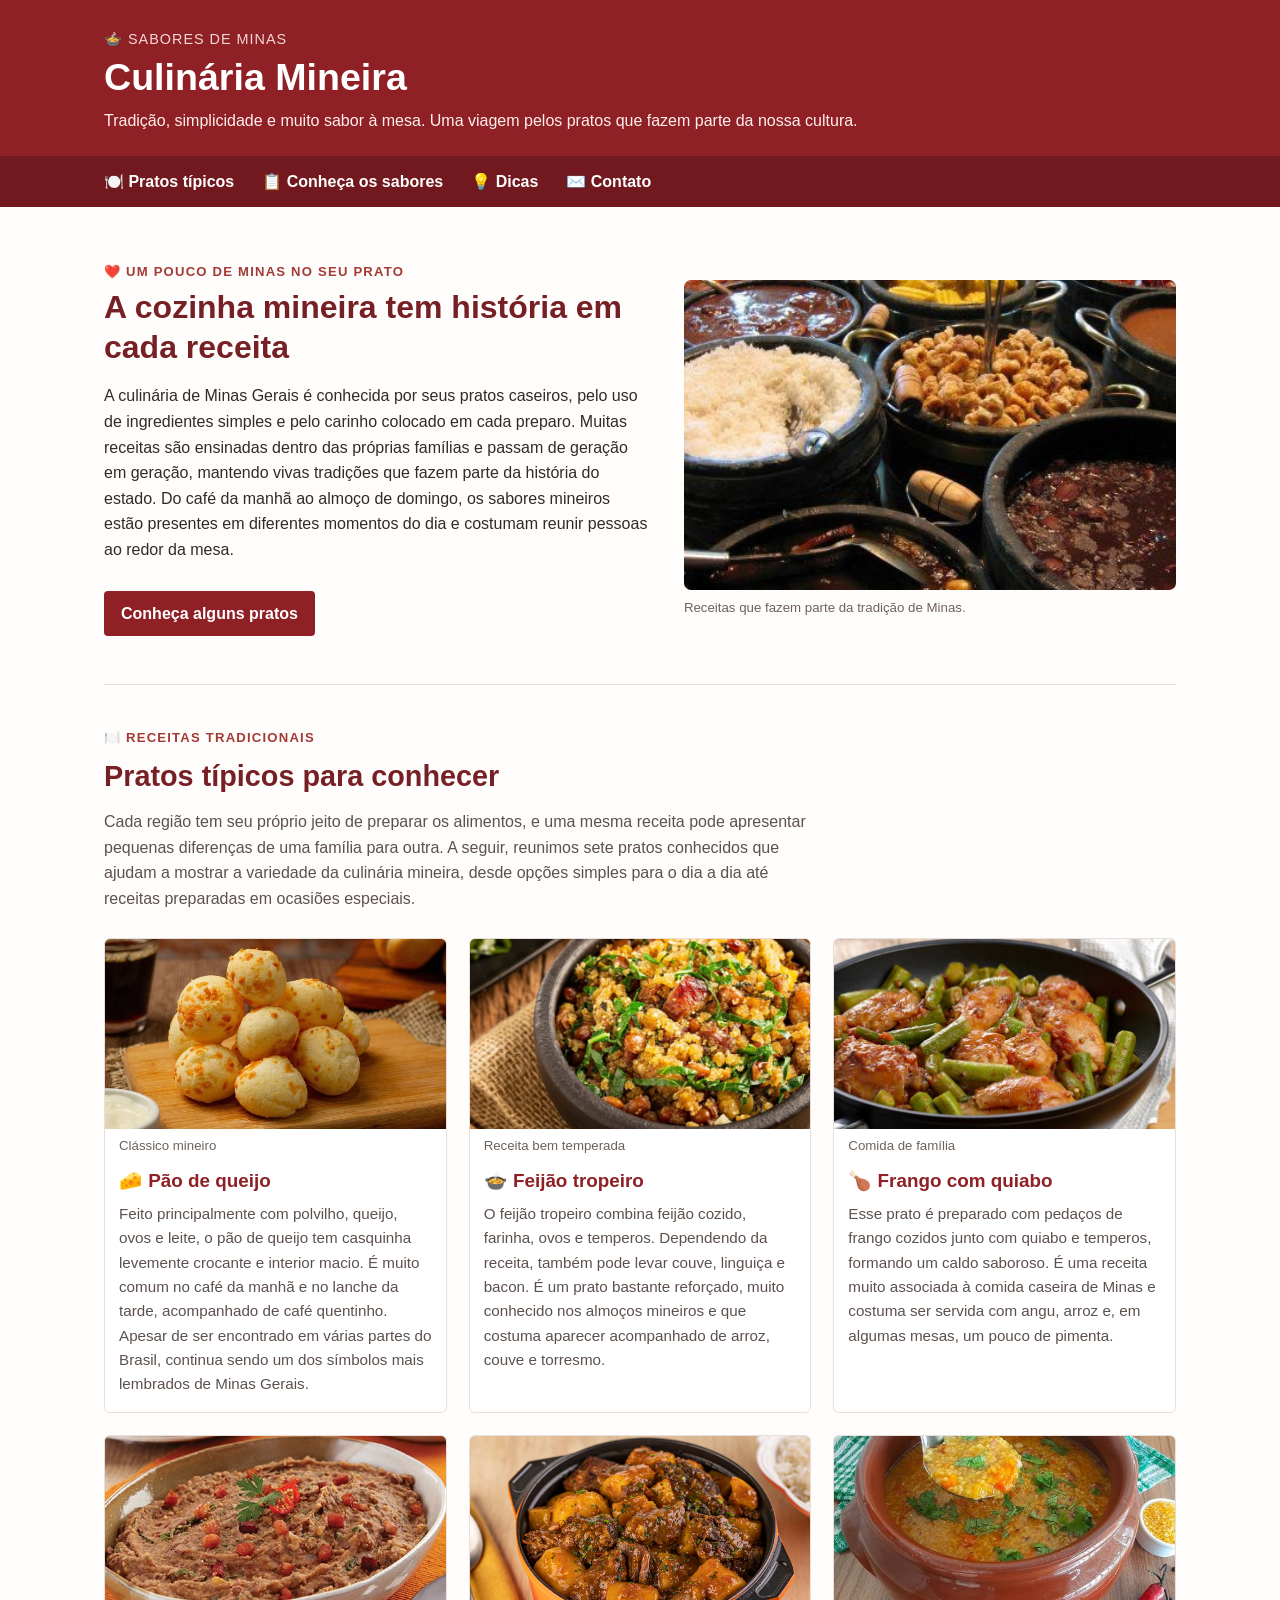
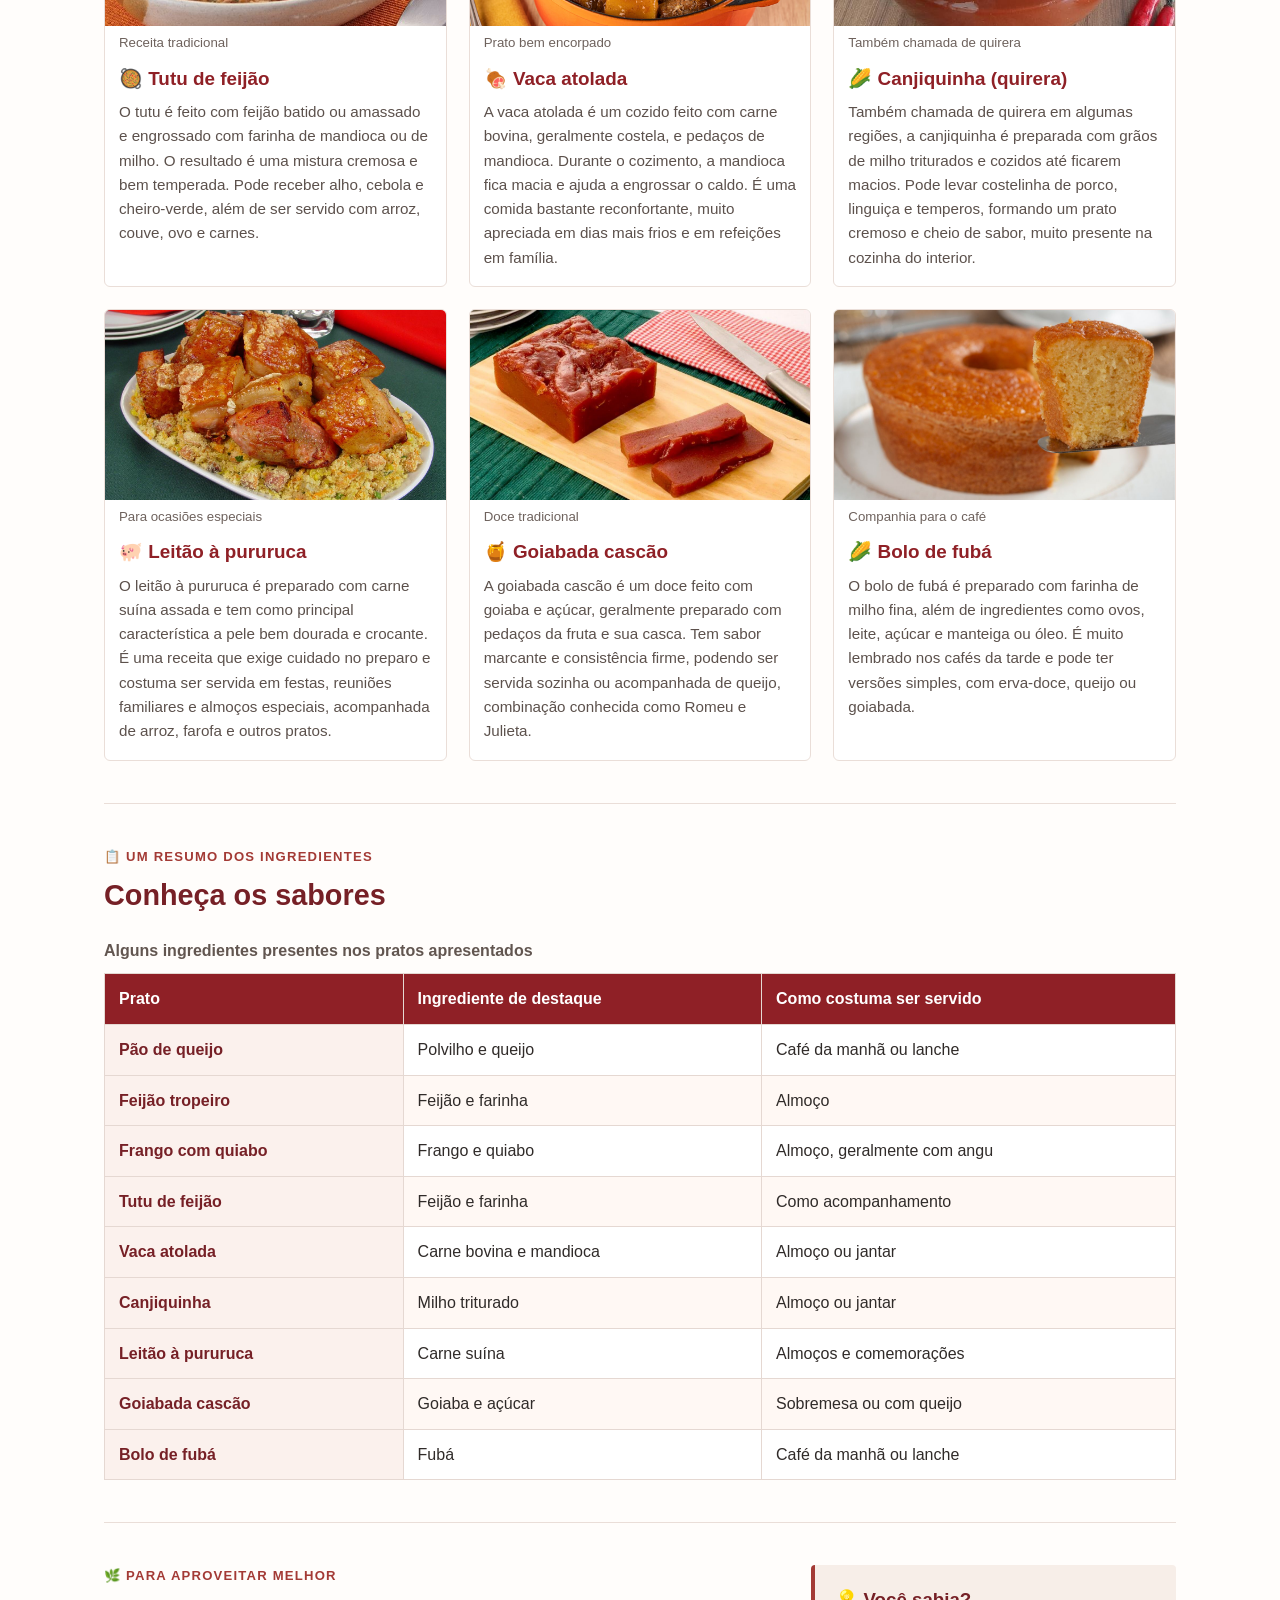
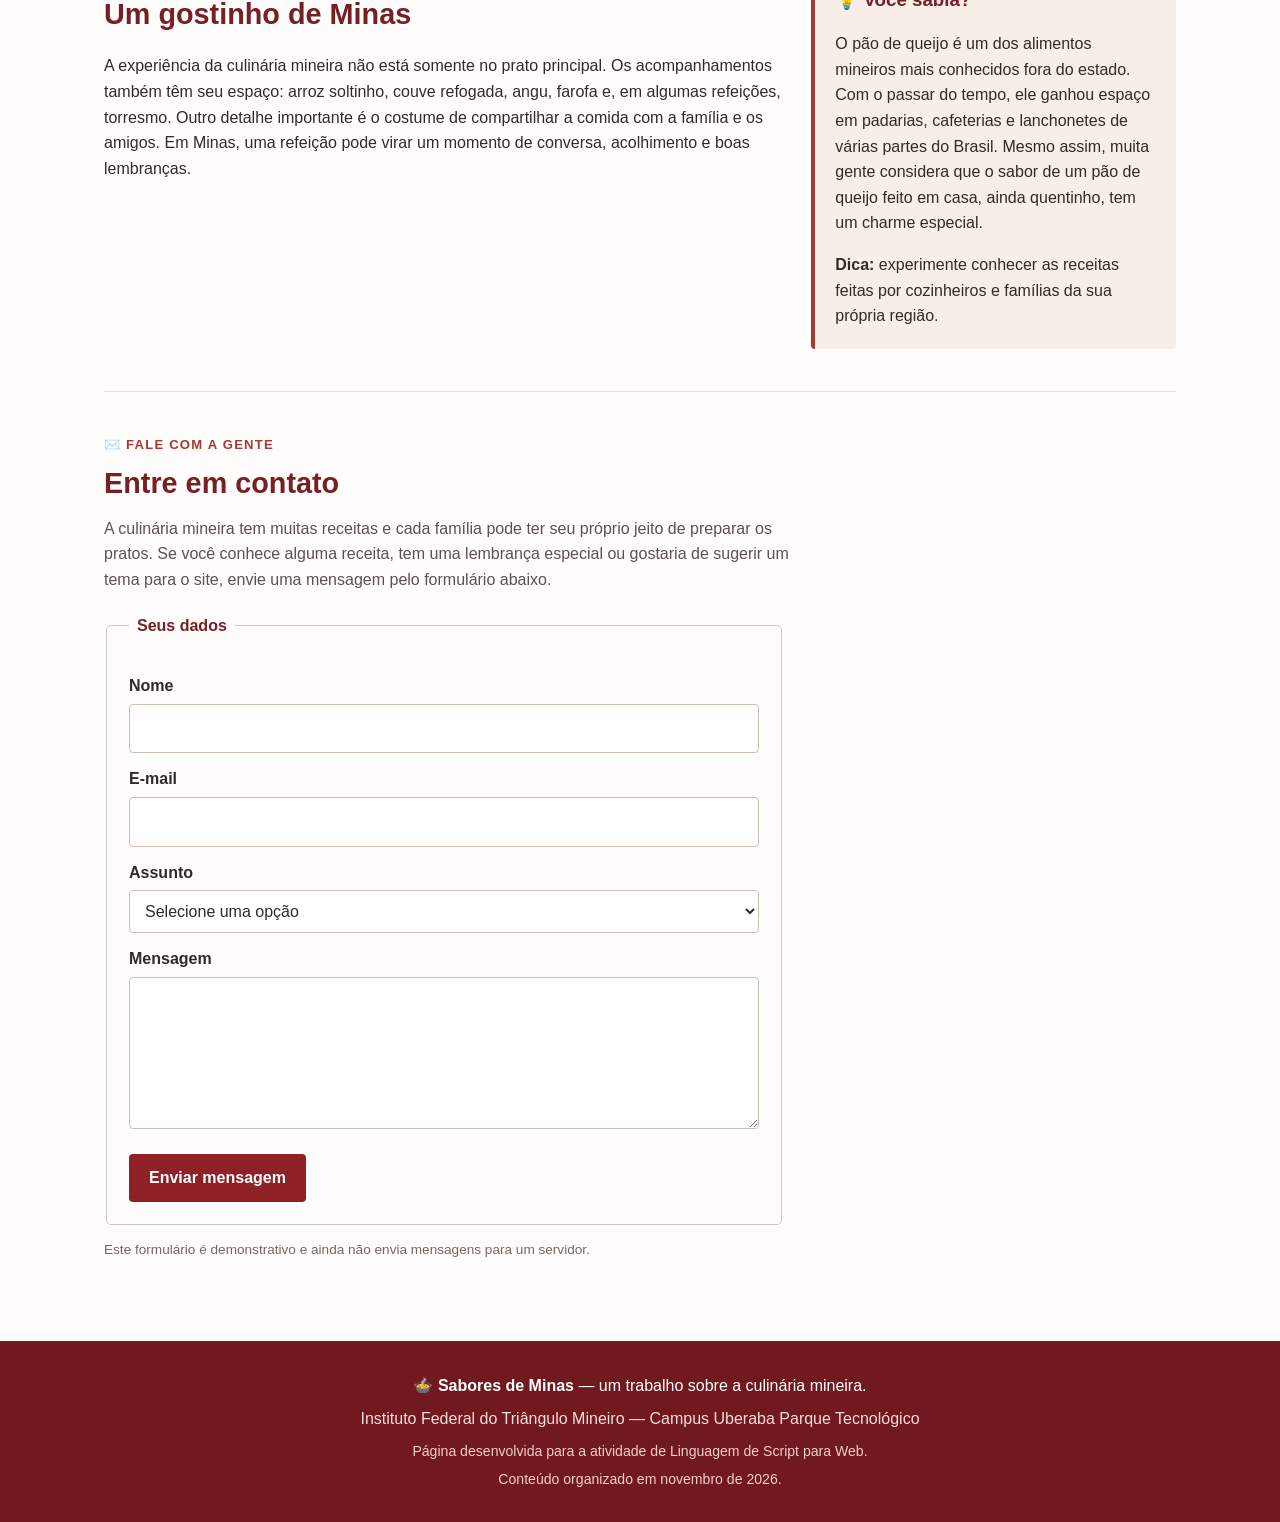
==== index.html @ efc37b05 "Add files via upload" ====
<!DOCTYPE html>
<html lang="pt-BR">
<head>
    <meta charset="UTF-8">
    <meta name="viewport" content="width=device-width, initial-scale=1.0">
    <meta name="description" content="Conheça pratos tradicionais da culinária mineira e um pouco da história dos sabores de Minas Gerais.">
    <title>Culinária Mineira | Sabores de Minas</title>
    <link rel="stylesheet" href="style.css">
</head>
<body>
    <a class="pular" href="#conteudo">Pular para o conteúdo</a>

    <header class="topo">
        <div class="topo-conteudo">
            <p class="marca">🍲 Sabores de Minas</p>
            <h1>Culinária Mineira</h1>
            <p class="subtitulo">Tradição, simplicidade e muito sabor à mesa. Uma viagem pelos pratos que fazem parte da nossa cultura.</p>
        </div>
        <nav aria-label="Navegação principal">
            <ul>
                <li><a href="#pratos">🍽️ Pratos típicos</a></li>
                <li><a href="#conheca">📋 Conheça os sabores</a></li>
                <li><a href="#dicas">💡 Dicas</a></li>
                <li><a href="#contato">✉️ Contato</a></li>
            </ul>
        </nav>
    </header>

    <main id="conteudo">
        <section class="apresentacao" aria-labelledby="titulo-apresentacao">
            <div>
                <p class="chamada">❤️ Um pouco de Minas no seu prato</p>
                <h2 id="titulo-apresentacao">A cozinha mineira tem história em cada receita</h2>
                <p>
                    A culinária de Minas Gerais é conhecida por seus pratos caseiros,
                    pelo uso de ingredientes simples e pelo carinho colocado em cada preparo.
                    Muitas receitas são ensinadas dentro das próprias famílias e passam de
                    geração em geração, mantendo vivas tradições que fazem parte da história
                    do estado. Do café da manhã ao almoço de domingo, os sabores mineiros
                    estão presentes em diferentes momentos do dia e costumam reunir pessoas
                    ao redor da mesa.
                </p>
                <a class="link-destaque" href="#pratos">Conheça alguns pratos</a>
            </div>
            <figure class="foto-abertura">
                <img src="imagens/mesa-mineira.jpg"
                     alt="Mesa com diferentes pratos tradicionais da culinária mineira"
                     width="600" height="420">
                <figcaption>Receitas que fazem parte da tradição de Minas.</figcaption>
            </figure>
        </section>

        <section id="pratos" class="secao" aria-labelledby="titulo-pratos">
            <p class="chamada">🍽️ Receitas tradicionais</p>
            <h2 id="titulo-pratos">Pratos típicos para conhecer</h2>
            <p class="introducao">
                Cada região tem seu próprio jeito de preparar os alimentos, e uma mesma receita pode apresentar pequenas diferenças de uma família para outra. A seguir, reunimos sete pratos conhecidos que ajudam a mostrar a variedade da culinária mineira, desde opções simples para o dia a dia até receitas preparadas em ocasiões especiais.
            </p>

            <div class="grade-pratos">
                <article class="prato">
                    <figure>
                        <img src="imagens/pao-de-queijo.jpg"
                             alt="Pães de queijo dourados servidos em um prato"
                             width="400" height="280">
                        <figcaption>Clássico mineiro</figcaption>
                    </figure>
                    <div class="texto-prato">
                        <h3>🧀 Pão de queijo</h3>
                        <p>Feito principalmente com polvilho, queijo, ovos e leite, o pão de queijo tem casquinha levemente crocante e interior macio. É muito comum no café da manhã e no lanche da tarde, acompanhado de café quentinho. Apesar de ser encontrado em várias partes do Brasil, continua sendo um dos símbolos mais lembrados de Minas Gerais.</p>
                    </div>
                </article>

                <article class="prato">
                    <figure>
                        <img src="imagens/feijao-tropeiro.jpg"
                             alt="Porção de feijão tropeiro com farinha, ovos e couve"
                             width="400" height="280">
                        <figcaption>Receita bem temperada</figcaption>
                    </figure>
                    <div class="texto-prato">
                        <h3>🍲 Feijão tropeiro</h3>
                        <p>O feijão tropeiro combina feijão cozido, farinha, ovos e temperos. Dependendo da receita, também pode levar couve, linguiça e bacon. É um prato bastante reforçado, muito conhecido nos almoços mineiros e que costuma aparecer acompanhado de arroz, couve e torresmo.</p>
                    </div>
                </article>

                <article class="prato">
                    <figure>
                        <img src="imagens/frango-com-quiabo.jpg"
                             alt="Frango ensopado com quiabo servido em uma travessa"
                             width="400" height="280">
                        <figcaption>Comida de família</figcaption>
                    </figure>
                    <div class="texto-prato">
                        <h3>🍗 Frango com quiabo</h3>
                        <p>Esse prato é preparado com pedaços de frango cozidos junto com quiabo e temperos, formando um caldo saboroso. É uma receita muito associada à comida caseira de Minas e costuma ser servida com angu, arroz e, em algumas mesas, um pouco de pimenta.</p>
                    </div>
                </article>

                <article class="prato">
                    <figure>
                        <img src="imagens/tutu-de-feijao.jpg"
                             alt="Tutu de feijão cremoso acompanhado de couve e ovo"
                             width="400" height="280">
                        <figcaption>Receita tradicional</figcaption>
                    </figure>
                    <div class="texto-prato">
                        <h3>🥘 Tutu de feijão</h3>
                        <p>O tutu é feito com feijão batido ou amassado e engrossado com farinha de mandioca ou de milho. O resultado é uma mistura cremosa e bem temperada. Pode receber alho, cebola e cheiro-verde, além de ser servido com arroz, couve, ovo e carnes.</p>
                    </div>
                </article>

                <article class="prato">
                    <figure>
                        <img src="imagens/vaca-atolada.jpg"
                             alt="Vaca atolada com pedaços de mandioca e carne bovina"
                             width="400" height="280">
                        <figcaption>Prato bem encorpado</figcaption>
                    </figure>
                    <div class="texto-prato">
                        <h3>🍖 Vaca atolada</h3>
                        <p>A vaca atolada é um cozido feito com carne bovina, geralmente costela, e pedaços de mandioca. Durante o cozimento, a mandioca fica macia e ajuda a engrossar o caldo. É uma comida bastante reconfortante, muito apreciada em dias mais frios e em refeições em família.</p>
                    </div>
                </article>

                <article class="prato">
                    <figure>
                        <img src="imagens/canjiquinha-quirera.jpg"
                             alt="Canjiquinha de milho cozida com temperos e pedaços de carne"
                             width="400" height="280">
                        <figcaption>Também chamada de quirera</figcaption>
                    </figure>
                    <div class="texto-prato">
                        <h3>🌽 Canjiquinha (quirera)</h3>
                        <p>Também chamada de quirera em algumas regiões, a canjiquinha é preparada com grãos de milho triturados e cozidos até ficarem macios. Pode levar costelinha de porco, linguiça e temperos, formando um prato cremoso e cheio de sabor, muito presente na cozinha do interior.</p>
                    </div>
                </article>

                <article class="prato">
                    <figure>
                        <img src="imagens/leitao-a-pururuca.jpg"
                             alt="Leitão assado com pele dourada e crocante à pururuca"
                             width="400" height="280">
                        <figcaption>Para ocasiões especiais</figcaption>
                    </figure>
                    <div class="texto-prato">
                        <h3>🐖 Leitão à pururuca</h3>
                        <p>O leitão à pururuca é preparado com carne suína assada e tem como principal característica a pele bem dourada e crocante. É uma receita que exige cuidado no preparo e costuma ser servida em festas, reuniões familiares e almoços especiais, acompanhada de arroz, farofa e outros pratos.</p>
                    </div>
                </article>

                <article class="prato">
                    <figure>
                        <img src="imagens/goiabada-cascao.jpg"
                            alt="Pedaços de goiabada cascão servidos em um prato"
                            width="400" height="280">
                        <figcaption>Doce tradicional</figcaption>
                    </figure>
                    <div class="texto-prato">
                        <h3>🍯 Goiabada cascão</h3>
                        <p>A goiabada cascão é um doce feito com goiaba e açúcar, geralmente preparado com pedaços da fruta e sua casca. Tem sabor marcante e consistência firme, podendo ser servida sozinha ou acompanhada de queijo, combinação conhecida como Romeu e Julieta.</p>
                    </div>
                </article>

                <article class="prato">
                    <figure>
                        <img src="imagens/bolo-de-fuba.jpg"
                            alt="Bolo de fubá caseiro cortado em fatias sobre uma mesa"
                            width="400" height="280">
                        <figcaption>Companhia para o café</figcaption>
                    </figure>
                    <div class="texto-prato">
                        <h3>🌽 Bolo de fubá</h3>
                        <p>O bolo de fubá é preparado com farinha de milho fina, além de ingredientes como ovos, leite, açúcar e manteiga ou óleo. É muito lembrado nos cafés da tarde e pode ter versões simples, com erva-doce, queijo ou goiabada.</p>
                    </div>
                </article>
            </div>
        </section>

        <section id="conheca" class="secao" aria-labelledby="titulo-tabela">
            <p class="chamada">📋 Um resumo dos ingredientes</p>
            <h2 id="titulo-tabela">Conheça os sabores</h2>
            <div class="tabela-rolagem">
                <table>
                    <caption>Alguns ingredientes presentes nos pratos apresentados</caption>
                    <thead>
                        <tr>
                            <th scope="col">Prato</th>
                            <th scope="col">Ingrediente de destaque</th>
                            <th scope="col">Como costuma ser servido</th>
                        </tr>
                    </thead>
                    <tbody>
                        <tr>
                            <th scope="row">Pão de queijo</th>
                            <td>Polvilho e queijo</td>
                            <td>Café da manhã ou lanche</td>
                        </tr>
                        <tr>
                            <th scope="row">Feijão tropeiro</th>
                            <td>Feijão e farinha</td>
                            <td>Almoço</td>
                        </tr>
                        <tr>
                            <th scope="row">Frango com quiabo</th>
                            <td>Frango e quiabo</td>
                            <td>Almoço, geralmente com angu</td>
                        </tr>
                        <tr>
                            <th scope="row">Tutu de feijão</th>
                            <td>Feijão e farinha</td>
                            <td>Como acompanhamento</td>
                        </tr>
                        <tr>
                            <th scope="row">Vaca atolada</th>
                            <td>Carne bovina e mandioca</td>
                            <td>Almoço ou jantar</td>
                        </tr>
                        <tr>
                            <th scope="row">Canjiquinha</th>
                            <td>Milho triturado</td>
                            <td>Almoço ou jantar</td>
                        </tr>
                        <tr>
                            <th scope="row">Leitão à pururuca</th>
                            <td>Carne suína</td>
                            <td>Almoços e comemorações</td>
                        </tr>
                        <tr>
                            <th scope="row">Goiabada cascão</th>
                            <td>Goiaba e açúcar</td>
                            <td>Sobremesa ou com queijo</td>
                        </tr>
                        <tr>
                            <th scope="row">Bolo de fubá</th>
                            <td>Fubá</td>
                            <td>Café da manhã ou lanche</td>
                        </tr>
                    </tbody>
                </table>
            </div>
        </section>

        <section id="dicas" class="secao dicas" aria-labelledby="titulo-dicas">
            <div>
                <p class="chamada">🌿 Para aproveitar melhor</p>
                <h2 id="titulo-dicas">Um gostinho de Minas</h2>
                <p>
                    A experiência da culinária mineira não está somente no prato principal.
                    Os acompanhamentos também têm seu espaço: arroz soltinho, couve refogada,
                    angu, farofa e, em algumas refeições, torresmo. Outro detalhe importante
                    é o costume de compartilhar a comida com a família e os amigos. Em Minas,
                    uma refeição pode virar um momento de conversa, acolhimento e boas lembranças.
                </p>
            </div>
            <aside aria-labelledby="titulo-curiosidade">
                <h3 id="titulo-curiosidade">💡 Você sabia?</h3>
                <p>
                    O pão de queijo é um dos alimentos mineiros mais conhecidos
                    fora do estado. Com o passar do tempo, ele ganhou espaço em
                    padarias, cafeterias e lanchonetes de várias partes do Brasil.
                    Mesmo assim, muita gente considera que o sabor de um pão de queijo
                    feito em casa, ainda quentinho, tem um charme especial.
                </p>
                <p><strong>Dica:</strong> experimente conhecer as receitas feitas
                por cozinheiros e famílias da sua própria região.</p>
            </aside>
        </section>

        <section id="contato" class="secao" aria-labelledby="titulo-contato">
            <p class="chamada">✉️ Fale com a gente</p>
            <h2 id="titulo-contato">Entre em contato</h2>
            <p class="introducao">A culinária mineira tem muitas receitas e cada família pode ter seu próprio jeito de preparar os pratos. Se você conhece alguma receita, tem uma lembrança especial ou gostaria de sugerir um tema para o site, envie uma mensagem pelo formulário abaixo.</p>

            <form action="#" method="post">
                <fieldset>
                    <legend>Seus dados</legend>

                    <label for="nome">Nome</label>
                    <input type="text" id="nome" name="nome" autocomplete="name" required>

                    <label for="email">E-mail</label>
                    <input type="email" id="email" name="email" autocomplete="email" required>

                    <label for="assunto">Assunto</label>
                    <select id="assunto" name="assunto">
                        <option value="">Selecione uma opção</option>
                        <option value="sugestao">Sugestão de receita</option>
                        <option value="duvida">Dúvida</option>
                        <option value="outro">Outro assunto</option>
                    </select>

                    <label for="mensagem">Mensagem</label>
                    <textarea id="mensagem" name="mensagem" rows="5" required></textarea>

                    <button type="submit">Enviar mensagem</button>
                </fieldset>
            </form>
            <p class="aviso-formulario">Este formulário é demonstrativo e ainda não envia mensagens para um servidor.</p>
        </section>
    </main>

    <footer class="rodape">
        <p><strong>🍲 Sabores de Minas</strong> — um trabalho sobre a culinária mineira.</p>
        <address>
            Instituto Federal do Triângulo Mineiro — Campus Uberaba Parque Tecnológico
        </address>
        <p class="creditos">Página desenvolvida para a atividade de Linguagem de Script para Web.</p>
        <p class="data-atualizacao">Conteúdo organizado em <time datetime="2026-11-16">novembro de 2026</time>.</p>
    </footer>
</body>
</html>
---- style.css ----
/* Geraaais */
* {
    box-sizing: border-box;
}

html {
    scroll-behavior: smooth;
}

body {
    margin: 0;
    font-family: Arial, Helvetica, sans-serif;
    color: #302b29;
    background-color: #fffdfb;
    line-height: 1.6;
}

img {
    max-width: 100%;
    height: auto;
    display: block;
}

a {
    color: #8f2026;
}

a:focus-visible,
button:focus-visible,
input:focus-visible,
select:focus-visible,
textarea:focus-visible {
    outline: 3px solid #d99a43;
    outline-offset: 3px;
}

.pular {
    position: absolute;
    left: -9999px;
    top: 10px;
    background: #fff;
    color: #8f2026;
    padding: 10px 14px;
    z-index: 10;
}

.pular:focus {
    left: 10px;
}

/* Para a navegação hehe */
.topo {
    background: #8f2026;
    color: #fff;
}

.topo-conteudo {
    max-width: 1120px;
    margin: 0 auto;
    padding: 28px 24px 22px;
}

.marca {
    margin: 0 0 4px;
    color: #f3d8d4;
    font-size: 0.9rem;
    letter-spacing: 1px;
    text-transform: uppercase;
}

h1 {
    margin: 0;
    font-size: 2.35rem;
    line-height: 1.2;
}

.subtitulo {
    margin: 8px 0 0;
    color: #fff0ed;
}

nav {
    background: #71191e;
}

nav ul {
    max-width: 1120px;
    margin: 0 auto;
    padding: 0 24px;
    list-style: none;
    display: flex;
    flex-wrap: wrap;
    gap: 8px 28px;
}

nav a {
    display: block;
    padding: 13px 0;
    color: #fff;
    text-decoration: none;
    font-weight: bold;
}

nav a:hover {
    color: #f4d7a7;
    text-decoration: underline;
}

/* Conteudos do sitee */
main {
    max-width: 1120px;
    margin: 0 auto;
    padding: 0 24px;
}

.apresentacao {
    display: grid;
    grid-template-columns: 1.05fr 0.95fr;
    gap: 36px;
    align-items: center;
    padding: 54px 0 48px;
}

.apresentacao h2 {
    margin: 5px 0 14px;
    color: #762026;
    font-size: 2rem;
    line-height: 1.25;
}

.apresentacao p {
    max-width: 570px;
}

.chamada {
    margin: 0;
    color: #a33a35;
    font-size: 0.82rem;
    font-weight: bold;
    letter-spacing: 1.2px;
    text-transform: uppercase;
}

.link-destaque {
    display: inline-block;
    margin-top: 12px;
    padding: 10px 17px;
    background: #8f2026;
    color: #fff;
    border-radius: 4px;
    text-decoration: none;
    font-weight: bold;
}

.link-destaque:hover {
    background: #71191e;
}

figure {
    margin: 0;
}

.foto-abertura img {
    width: 100%;
    height: 310px;
    object-fit: cover;
    border-radius: 7px;
}

figcaption {
    padding-top: 7px;
    color: #6e625d;
    font-size: 0.83rem;
}

.secao {
    padding: 42px 0;
    border-top: 1px solid #eaded8;
}

.secao h2 {
    margin: 5px 0 10px;
    color: #762026;
    font-size: 1.8rem;
}

.introducao {
    max-width: 720px;
    margin-top: 0;
    color: #5c514c;
}

/* Cards dos pratos */
.grade-pratos {
    display: grid;
    grid-template-columns: repeat(3, 1fr);
    gap: 22px;
    margin-top: 26px;
}

.prato {
    overflow: hidden;
    background: #fff;
    border: 1px solid #eaded8;
    border-radius: 6px;
}

.prato img {
    width: 100%;
    height: 190px;
    object-fit: cover;
}

.prato figcaption {
    padding: 6px 14px 0;
}

.texto-prato {
    padding: 8px 14px 16px;
}

.texto-prato h3 {
    margin: 2px 0 6px;
    color: #8f2026;
    font-size: 1.18rem;
}

.texto-prato p {
    margin: 0;
    color: #5c514c;
    font-size: 0.95rem;
}

/* Tabela de baixoo */
.tabela-rolagem {
    overflow-x: auto;
    margin-top: 20px;
}

table {
    width: 100%;
    border-collapse: collapse;
    background: #fff;
    text-align: left;
}

caption {
    padding: 0 0 10px;
    text-align: left;
    color: #625650;
    font-weight: bold;
}

th,
td {
    padding: 12px 14px;
    border: 1px solid #e5d8d2;
}

thead {
    background: #8f2026;
    color: #fff;
}

tbody th {
    color: #762026;
    background: #fbf1ed;
}

tbody tr:nth-child(even) td {
    background: #fff8f4;
}

/* Dicas e conteudo relacionado */
.dicas {
    display: grid;
    grid-template-columns: 1.3fr 0.7fr;
    gap: 30px;
    align-items: start;
}

.dicas aside {
    padding: 20px;
    background: #f7eee8;
    border-left: 4px solid #a33a35;
    border-radius: 4px;
}

.dicas aside h3 {
    margin: 0 0 8px;
    color: #762026;
}

.dicas aside p:last-child {
    margin-bottom: 0;
}

/* Formulaaario */
form {
    max-width: 680px;
    margin-top: 20px;
}

fieldset {
    padding: 22px;
    border: 1px solid #d9c7bf;
    border-radius: 5px;
}

legend {
    padding: 0 8px;
    color: #762026;
    font-weight: bold;
}

label {
    display: block;
    margin: 13px 0 5px;
    font-weight: bold;
}

input,
select,
textarea {
    width: 100%;
    padding: 11px;
    border: 1px solid #cdbdb5;
    border-radius: 4px;
    background: #fff;
    color: #302b29;
    font: inherit;
}

textarea {
    resize: vertical;
}

button {
    margin-top: 18px;
    padding: 11px 20px;
    border: 0;
    border-radius: 4px;
    background: #8f2026;
    color: #fff;
    font: inherit;
    font-weight: bold;
    cursor: pointer;
}

button:hover {
    background: #71191e;
}

.aviso-formulario {
    color: #746761;
    font-size: 0.85rem;
}

/* Rodape simples hehe */
.rodape {
    margin-top: 25px;
    padding: 27px 24px;
    background: #71191e;
    color: #fff;
    text-align: center;
}

.rodape p {
    margin: 5px 0;
}

.rodape address {
    margin: 8px 0;
    font-style: normal;
    color: #f5dfdc;
}

.creditos,
.data-atualizacao {
    color: #f1cfca;
    font-size: 0.88rem;
}

/* Ajustes para as telas menores, pedi auxilio ao chaat */
@media (max-width: 760px) {
    .apresentacao,
    .dicas {
        grid-template-columns: 1fr;
    }

    .apresentacao {
        padding-top: 36px;
    }

    .apresentacao h2 {
        font-size: 1.7rem;
    }

    .grade-pratos {
        grid-template-columns: repeat(2, 1fr);
    }

    .foto-abertura img {
        height: 260px;
    }
}

@media (max-width: 520px) {
    .topo-conteudo {
        padding: 23px 18px 18px;
    }

    h1 {
        font-size: 1.9rem;
    }

    nav ul {
        padding: 0 18px;
        gap: 0 18px;
    }

    main {
        padding: 0 18px;
    }

    .grade-pratos {
        grid-template-columns: 1fr;
    }

    .prato img {
        height: 220px;
    }

    .secao {
        padding: 32px 0;
    }

    fieldset {
        padding: 16px;
    }
}
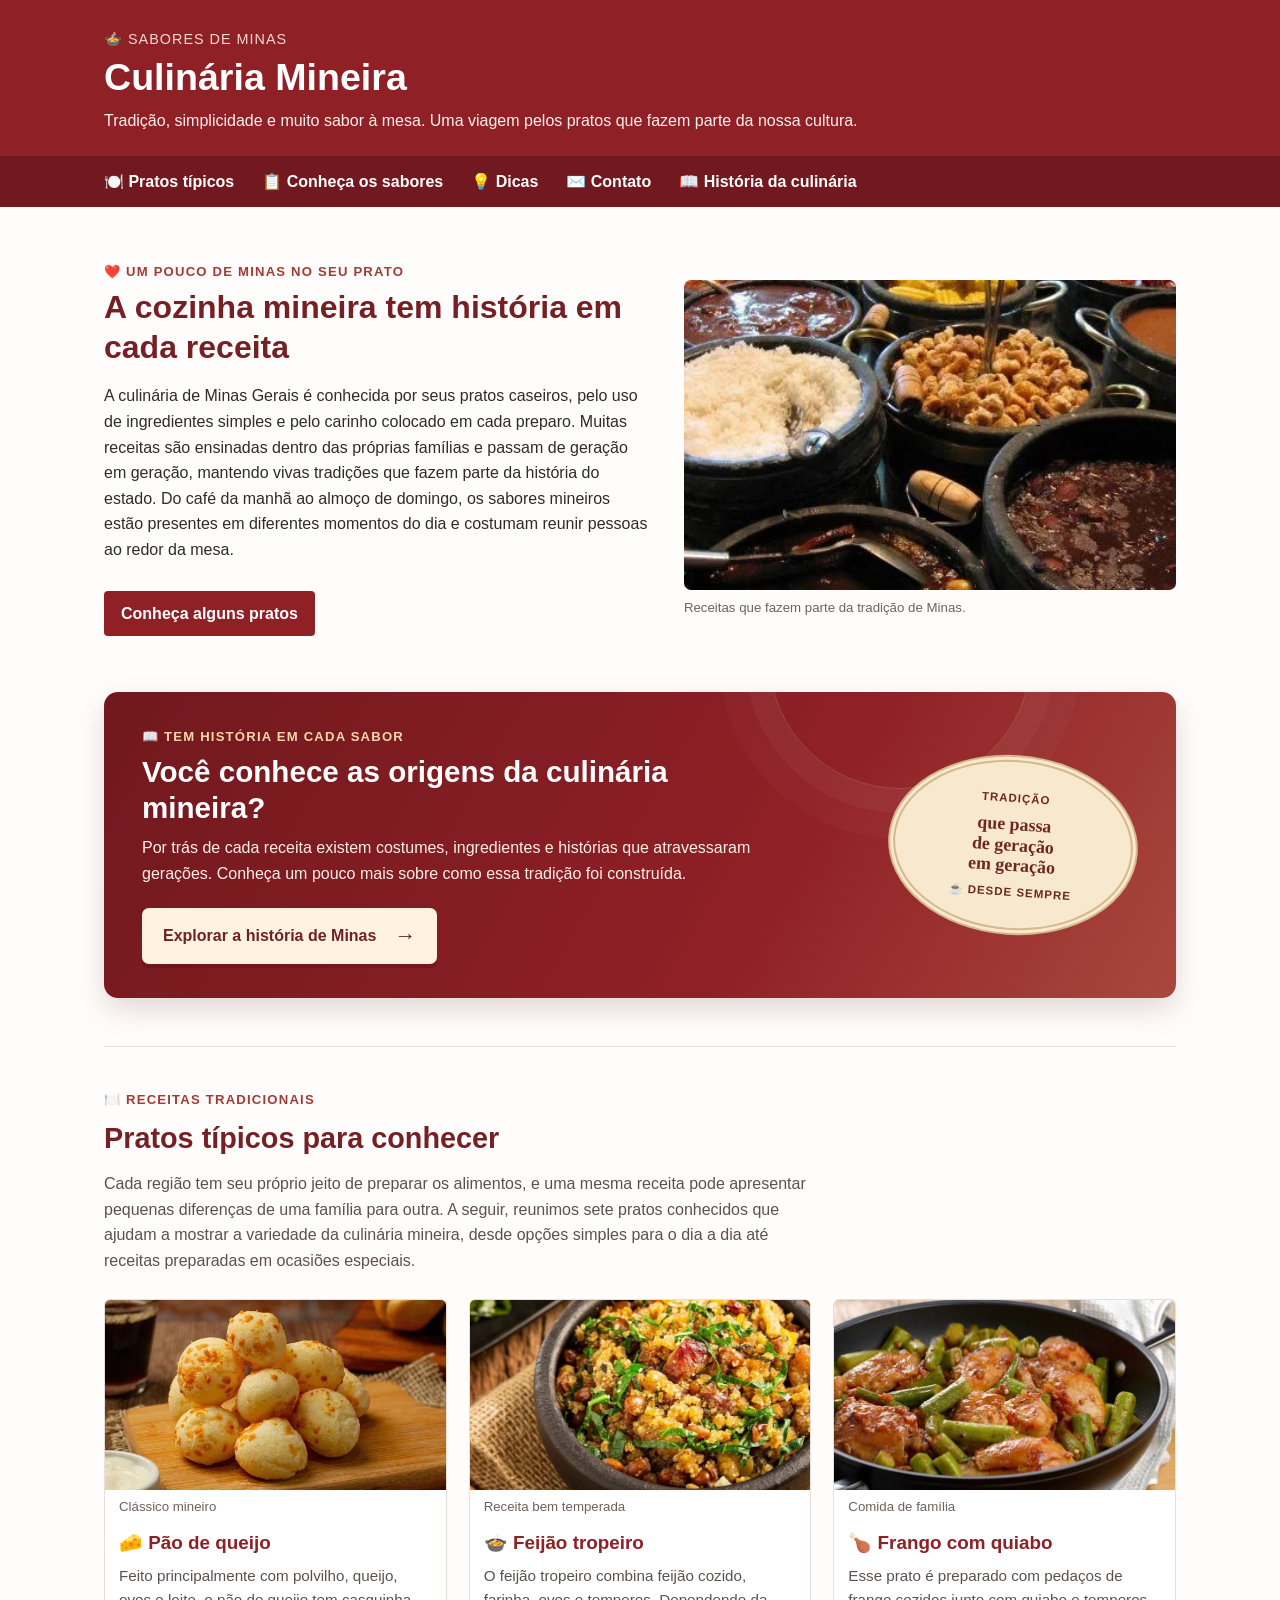
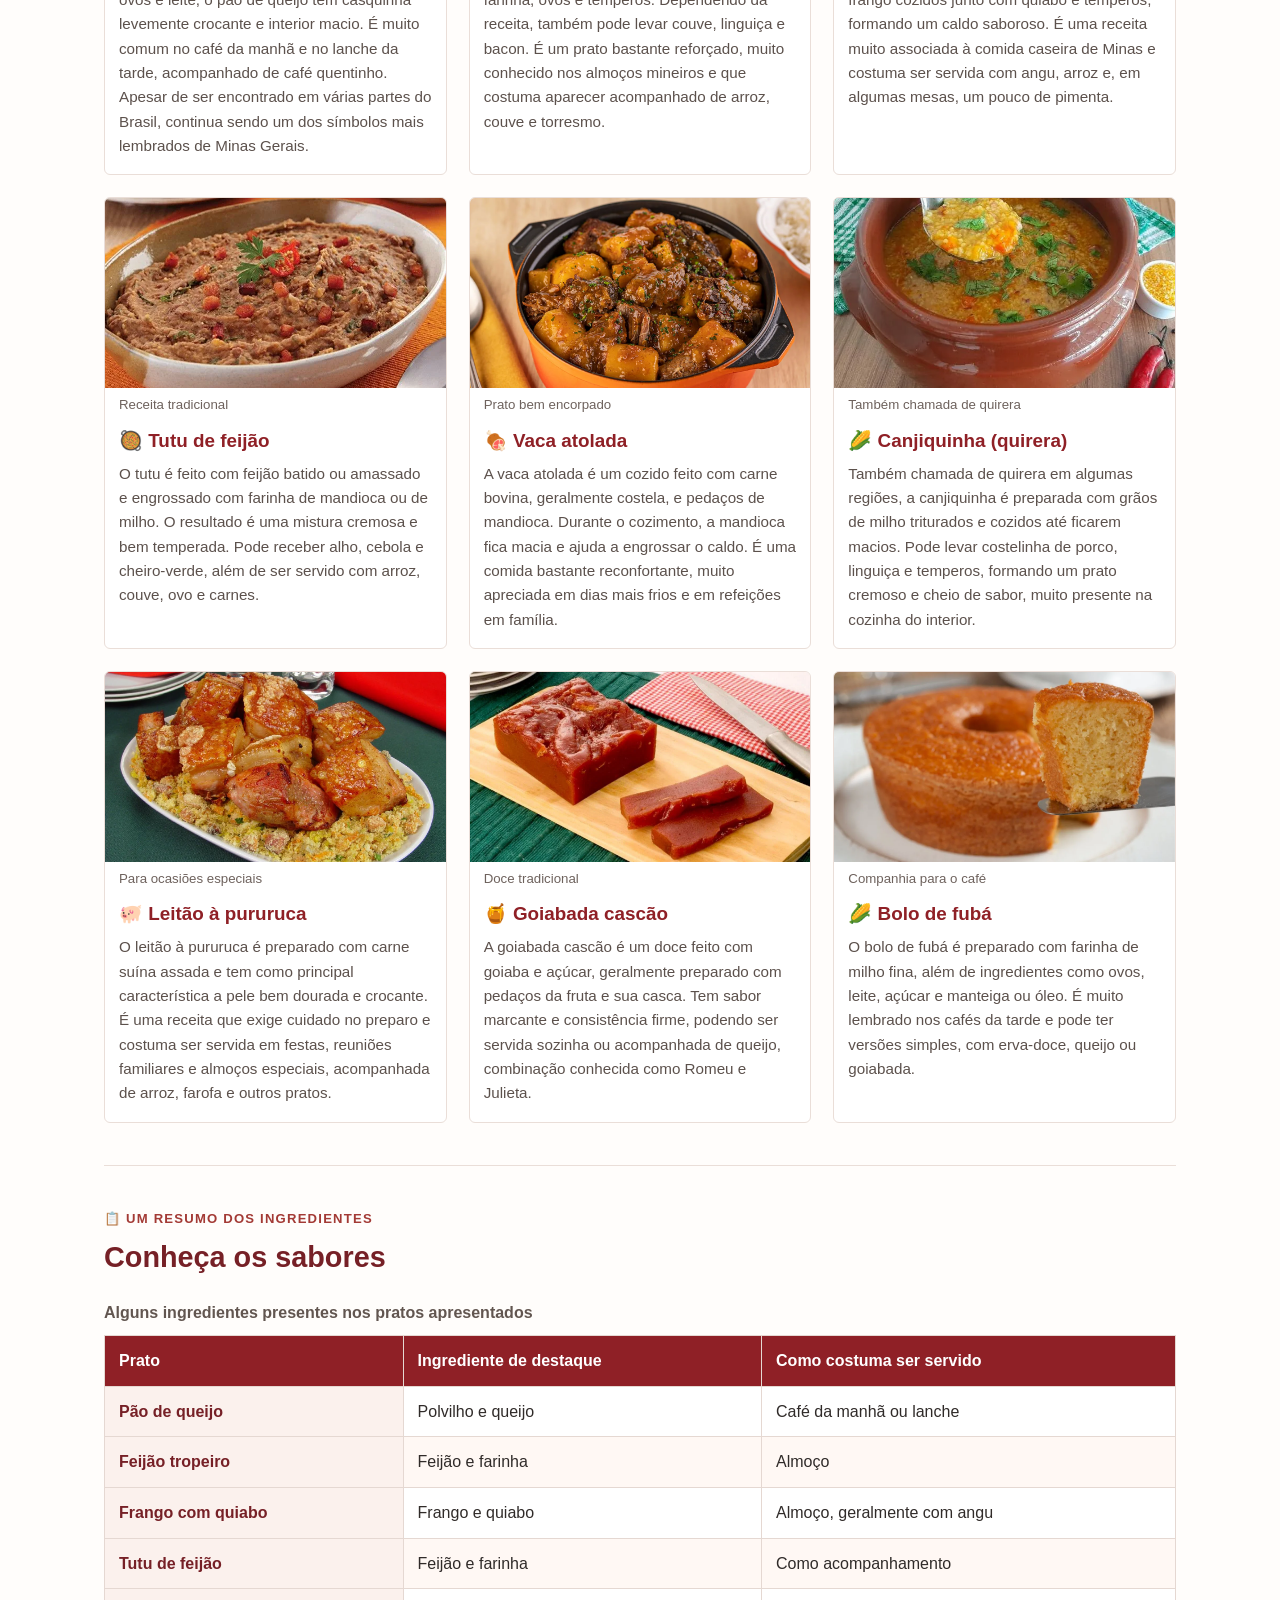
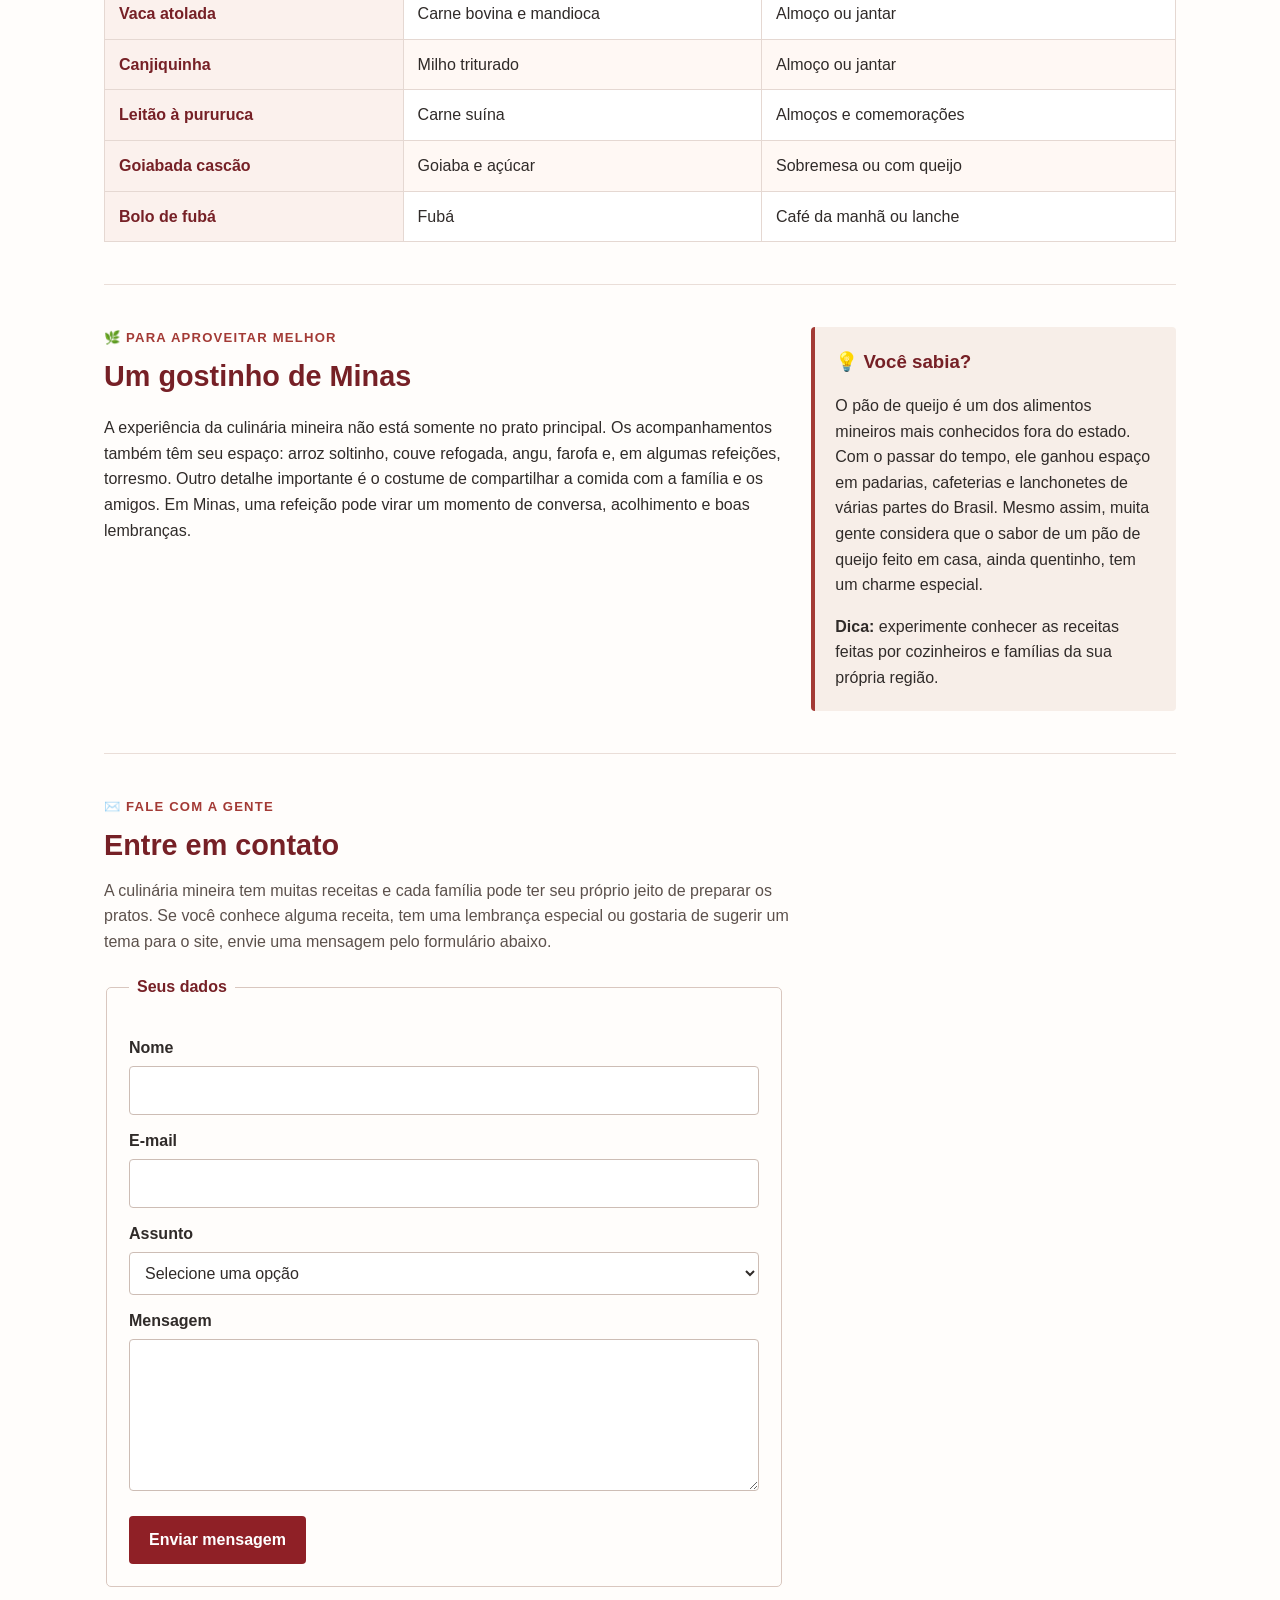
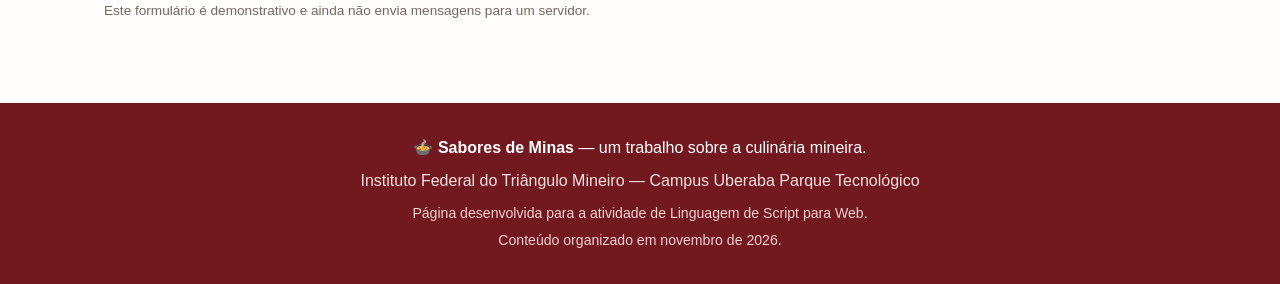
==== commit 391c737a: "Add files via upload" ====
--- a/index.html
+++ b/index.html
@@ -3,8 +3,38 @@
 <head>
     <meta charset="UTF-8">
     <meta name="viewport" content="width=device-width, initial-scale=1.0">
-    <meta name="description" content="Conheça pratos tradicionais da culinária mineira e um pouco da história dos sabores de Minas Gerais.">
-    <title>Culinária Mineira | Sabores de Minas</title>
+    <title>Culinária Mineira: pratos típicos e receitas | Sabores de Minas</title>
+    <meta name="description" content="Descubra a culinária mineira, pratos típicos e receitas tradicionais de Minas Gerais, com ingredientes, curiosidades e sabores que passam de geração em geração.">
+    <link rel="canonical" href="https://speedlx.github.io/saboresdeminas/">
+    <link rel="icon" type="image/svg+xml" href="favicon.svg">
+
+    <meta property="og:type" content="website">
+    <meta property="og:locale" content="pt_BR">
+    <meta property="og:site_name" content="Sabores de Minas">
+    <meta property="og:title" content="Culinária Mineira: pratos típicos e receitas | Sabores de Minas">
+    <meta property="og:description" content="Conheça pratos típicos, receitas tradicionais e curiosidades sobre os sabores de Minas Gerais.">
+    <meta property="og:url" content="https://speedlx.github.io/saboresdeminas/">
+    <meta property="og:image" content="https://speedlx.github.io/saboresdeminas/imagens/og-sabores-de-minas.jpg">
+    <meta property="og:image:width" content="1200">
+    <meta property="og:image:height" content="630">
+    <meta property="og:image:alt" content="Imagem de divulgação do site Sabores de Minas">
+    <meta name="twitter:card" content="summary_large_image">
+
+    <script type="application/ld+json">
+    {
+        "@context": "https://schema.org",
+        "@type": "WebSite",
+        "name": "Sabores de Minas",
+        "url": "https://speedlx.github.io/saboresdeminas/",
+        "description": "Site informativo sobre a culinária mineira, seus pratos típicos e receitas tradicionais.",
+        "inLanguage": "pt-BR",
+        "publisher": {
+            "@type": "Organization",
+            "name": "Sabores de Minas"
+        }
+    }
+    </script>
+
     <link rel="stylesheet" href="style.css">
 </head>
 <body>
@@ -22,6 +52,7 @@
                 <li><a href="#conheca">📋 Conheça os sabores</a></li>
                 <li><a href="#dicas">💡 Dicas</a></li>
                 <li><a href="#contato">✉️ Contato</a></li>
+                <li><a href="historia.html">📖 História da culinária</a></li>
             </ul>
         </nav>
     </header>
@@ -43,11 +74,27 @@
                 <a class="link-destaque" href="#pratos">Conheça alguns pratos</a>
             </div>
             <figure class="foto-abertura">
-                <img src="imagens/mesa-mineira.jpg"
+                <img fetchpriority="high" src="imagens/mesa-mineira.webp"
                      alt="Mesa com diferentes pratos tradicionais da culinária mineira"
                      width="600" height="420">
                 <figcaption>Receitas que fazem parte da tradição de Minas.</figcaption>
             </figure>
+        </section>
+
+        <section class="convite-historia" aria-labelledby="titulo-convite-historia">
+            <div class="convite-texto">
+                <p class="chamada">📖 Tem história em cada sabor</p>
+                <h2 id="titulo-convite-historia">Você conhece as origens da culinária mineira?</h2>
+                <p>Por trás de cada receita existem costumes, ingredientes e histórias que atravessaram gerações. Conheça um pouco mais sobre como essa tradição foi construída.</p>
+                <a class="botao-historia" href="historia.html">
+                    Explorar a história de Minas <span aria-hidden="true">→</span>
+                </a>
+            </div>
+            <div class="convite-selo" aria-hidden="true">
+                <span>Tradição</span>
+                <strong>que passa<br>de geração<br>em geração</strong>
+                <span>☕ Desde sempre</span>
+            </div>
         </section>
 
         <section id="pratos" class="secao" aria-labelledby="titulo-pratos">
@@ -60,7 +107,7 @@
             <div class="grade-pratos">
                 <article class="prato">
                     <figure>
-                        <img src="imagens/pao-de-queijo.jpg"
+                        <img loading="lazy" decoding="async" src="imagens/pao-de-queijo.webp"
                              alt="Pães de queijo dourados servidos em um prato"
                              width="400" height="280">
                         <figcaption>Clássico mineiro</figcaption>
@@ -73,7 +120,7 @@
 
                 <article class="prato">
                     <figure>
-                        <img src="imagens/feijao-tropeiro.jpg"
+                        <img loading="lazy" decoding="async" src="imagens/feijao-tropeiro.webp"
                              alt="Porção de feijão tropeiro com farinha, ovos e couve"
                              width="400" height="280">
                         <figcaption>Receita bem temperada</figcaption>
@@ -86,7 +133,7 @@
 
                 <article class="prato">
                     <figure>
-                        <img src="imagens/frango-com-quiabo.jpg"
+                        <img loading="lazy" decoding="async" src="imagens/frango-com-quiabo.webp"
                              alt="Frango ensopado com quiabo servido em uma travessa"
                              width="400" height="280">
                         <figcaption>Comida de família</figcaption>
@@ -99,7 +146,7 @@
 
                 <article class="prato">
                     <figure>
-                        <img src="imagens/tutu-de-feijao.jpg"
+                        <img loading="lazy" decoding="async" src="imagens/tutu-de-feijao.webp"
                              alt="Tutu de feijão cremoso acompanhado de couve e ovo"
                              width="400" height="280">
                         <figcaption>Receita tradicional</figcaption>
@@ -112,7 +159,7 @@
 
                 <article class="prato">
                     <figure>
-                        <img src="imagens/vaca-atolada.jpg"
+                        <img loading="lazy" decoding="async" src="imagens/vaca-atolada.webp"
                              alt="Vaca atolada com pedaços de mandioca e carne bovina"
                              width="400" height="280">
                         <figcaption>Prato bem encorpado</figcaption>
@@ -125,7 +172,7 @@
 
                 <article class="prato">
                     <figure>
-                        <img src="imagens/canjiquinha-quirera.jpg"
+                        <img loading="lazy" decoding="async" src="imagens/canjiquinha-quirera.webp"
                              alt="Canjiquinha de milho cozida com temperos e pedaços de carne"
                              width="400" height="280">
                         <figcaption>Também chamada de quirera</figcaption>
@@ -138,7 +185,7 @@
 
                 <article class="prato">
                     <figure>
-                        <img src="imagens/leitao-a-pururuca.jpg"
+                        <img loading="lazy" decoding="async" src="imagens/leitao-a-pururuca.webp"
                              alt="Leitão assado com pele dourada e crocante à pururuca"
                              width="400" height="280">
                         <figcaption>Para ocasiões especiais</figcaption>
@@ -151,7 +198,7 @@
 
                 <article class="prato">
                     <figure>
-                        <img src="imagens/goiabada-cascao.jpg"
+                        <img loading="lazy" decoding="async" src="imagens/goiabada-cascao.webp"
                             alt="Pedaços de goiabada cascão servidos em um prato"
                             width="400" height="280">
                         <figcaption>Doce tradicional</figcaption>
@@ -164,7 +211,7 @@
 
                 <article class="prato">
                     <figure>
-                        <img src="imagens/bolo-de-fuba.jpg"
+                        <img loading="lazy" decoding="async" src="imagens/bolo-de-fuba.webp"
                             alt="Bolo de fubá caseiro cortado em fatias sobre uma mesa"
                             width="400" height="280">
                         <figcaption>Companhia para o café</figcaption>
--- a/style.css
+++ b/style.css
@@ -439,3 +439,163 @@
         padding: 16px;
     }
 }
+
+/* Chamada visual para a segunda página */
+.convite-historia {
+    position: relative;
+    display: grid;
+    grid-template-columns: minmax(0, 1fr) 250px;
+    gap: 32px;
+    align-items: center;
+    margin: 8px 0 48px;
+    padding: 34px 38px;
+    overflow: hidden;
+    color: #fff;
+    background: linear-gradient(120deg, #71191e 0%, #8f2026 62%, #a9473d 100%);
+    border-radius: 14px;
+    box-shadow: 0 12px 28px rgba(82, 27, 25, 0.16);
+}
+
+.convite-historia::after {
+    content: "";
+    position: absolute;
+    width: 260px;
+    height: 260px;
+    right: 145px;
+    top: -165px;
+    border: 1px solid rgba(255,255,255,.16);
+    border-radius: 50%;
+    box-shadow: 0 0 0 24px rgba(255,255,255,.035), 0 0 0 50px rgba(255,255,255,.025);
+}
+
+.convite-historia .chamada { color: #f3d8a9; }
+.convite-historia h2 {
+    max-width: 620px;
+    margin: 7px 0 10px;
+    color: #fff;
+    font-size: 1.85rem;
+    line-height: 1.2;
+}
+.convite-historia p:not(.chamada) { max-width: 650px; margin: 0; color: #ffefea; }
+.botao-historia {
+    display: inline-flex;
+    align-items: center;
+    gap: 18px;
+    margin-top: 22px;
+    padding: 13px 19px;
+    color: #702026;
+    background: #fff3df;
+    border: 2px solid #fff3df;
+    border-radius: 7px;
+    text-decoration: none;
+    font-weight: 800;
+    box-shadow: 0 4px 0 rgba(55, 13, 16, .22);
+    transition: transform .18s ease, background .18s ease, box-shadow .18s ease;
+}
+.botao-historia span { font-size: 1.35rem; line-height: 1; }
+.botao-historia:hover {
+    color: #fff;
+    background: #a33a35;
+    border-color: #f8d9c7;
+    transform: translateY(-2px);
+    box-shadow: 0 6px 0 rgba(55, 13, 16, .18);
+}
+.convite-selo {
+    position: relative;
+    z-index: 1;
+    display: flex;
+    min-height: 180px;
+    flex-direction: column;
+    justify-content: center;
+    align-items: center;
+    padding: 20px;
+    color: #6e2824;
+    text-align: center;
+    background: #f7e8ce;
+    border: 7px double #d5b98e;
+    border-radius: 50%;
+    transform: rotate(4deg);
+}
+.convite-selo span { font-size: .72rem; font-weight: 700; letter-spacing: 1px; text-transform: uppercase; }
+.convite-selo strong { margin: 7px 0; font-family: Georgia, serif; font-size: 1.12rem; line-height: 1.15; }
+
+/* Mais hierarquia e ritmo visual na página de história */
+.historia-conteudo {
+    position: relative;
+    margin: 12px 0 26px;
+    padding: 30px 32px 34px;
+    background: #fff;
+    border: 1px solid #eee1d9;
+    border-radius: 12px;
+    box-shadow: 0 7px 22px rgba(69, 42, 31, .055);
+}
+.historia-conteudo h2 { max-width: 760px; font-size: 1.9rem; }
+.historia-conteudo > p:not(.chamada) { max-width: 850px; color: #5c514c; }
+.texto-historia-longo { max-width: 850px; }
+.texto-historia-longo p { color: #554943; }
+.destaque-historia {
+    display: grid;
+    grid-template-columns: auto 1fr;
+    column-gap: 15px;
+    align-items: center;
+    margin-top: 24px;
+    padding: 18px 20px;
+    background: #f8eee6;
+    border-left: 5px solid #a33a35;
+    border-radius: 7px;
+}
+.destaque-icone { grid-row: span 2; font-size: 2rem; }
+.destaque-historia strong { color: #762026; }
+.destaque-historia span:last-child { color: #685951; font-size: .94rem; }
+.cards-ingredientes .prato {
+    display: flex;
+    min-height: 205px;
+    flex-direction: column;
+    border-radius: 10px;
+    box-shadow: 0 5px 15px rgba(69, 42, 31, .06);
+}
+.icone-ingrediente {
+    display: grid;
+    min-height: 82px;
+    place-items: center;
+    background: linear-gradient(135deg, #f7e8d8, #f3d8c5);
+    font-size: 2.35rem;
+}
+.cards-ingredientes .texto-prato { padding: 15px 17px 18px; }
+.cards-ingredientes .texto-prato h3 { font-size: 1.12rem; }
+.frase-tradicao {
+    margin: 26px 0 8px;
+    padding: 20px 24px;
+    color: #762026;
+    background: #f8eee6;
+    border-left: 5px solid #b77b43;
+    border-radius: 7px;
+    font-family: Georgia, serif;
+    font-size: 1.2rem;
+    font-style: italic;
+}
+.historia-conteudo .voltar-inicio a {
+    display: inline-flex;
+    margin-top: 12px;
+    padding: 11px 17px;
+    color: #fff;
+    background: #8f2026;
+    border-radius: 6px;
+    text-decoration: none;
+    font-weight: 700;
+}
+.historia-conteudo .voltar-inicio a:hover { background: #71191e; }
+
+@media (max-width: 760px) {
+    .convite-historia { grid-template-columns: 1fr; padding: 28px 24px; }
+    .convite-selo { display: none; }
+    .historia-conteudo { padding: 25px 22px 28px; }
+}
+@media (max-width: 520px) {
+    .convite-historia { margin-bottom: 32px; padding: 24px 20px; }
+    .convite-historia h2 { font-size: 1.55rem; }
+    .botao-historia { width: 100%; justify-content: space-between; }
+    .historia-conteudo h2 { font-size: 1.55rem; }
+    .destaque-historia { padding: 15px; }
+    .frase-tradicao { padding: 17px; font-size: 1.05rem; }
+}
